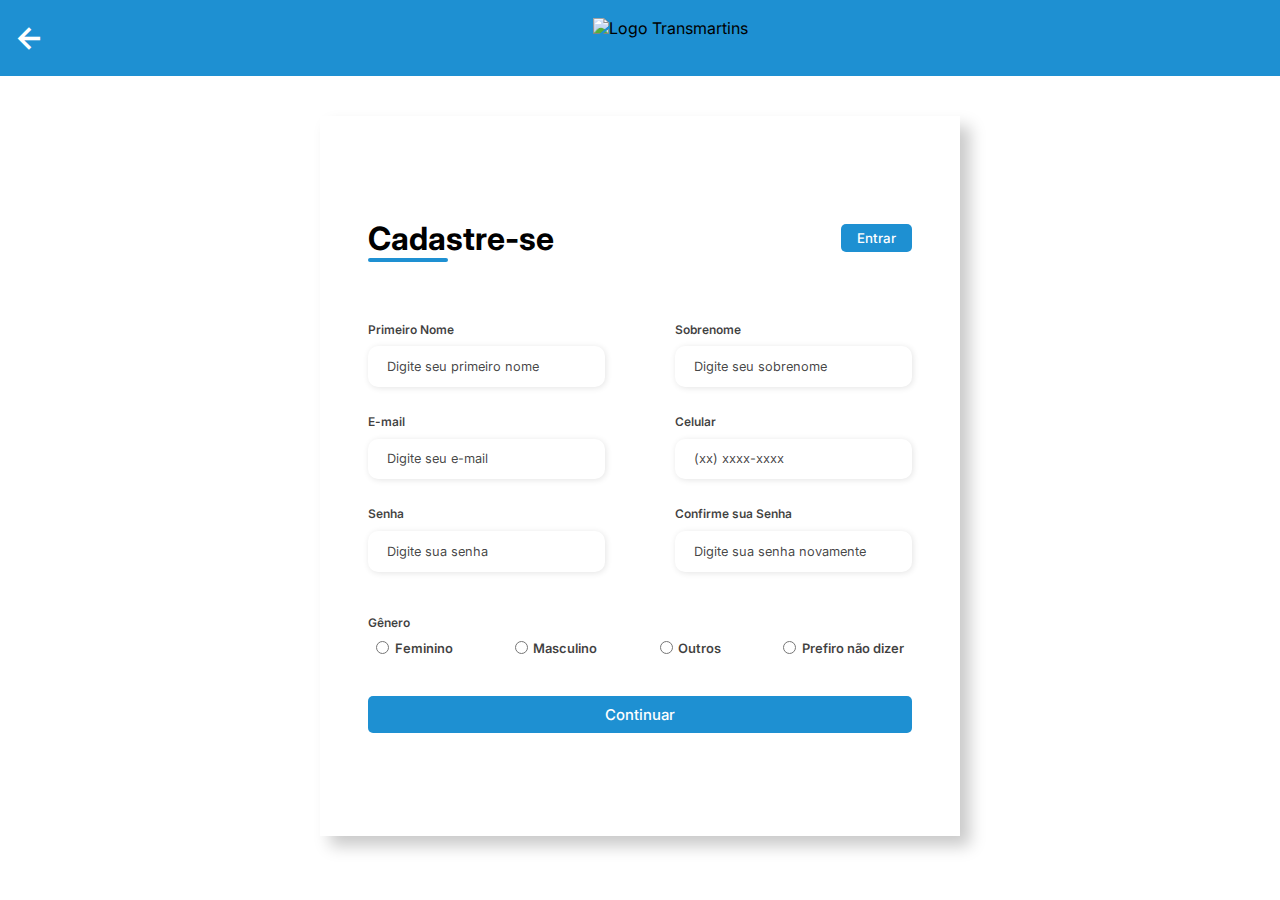
==== cadastro.html @ 0f92641c "Transmartins" ====
<!DOCTYPE html>
<html lang="pt-br">

<head>
    <meta charset="UTF-8">
    <meta name="viewport" content="width=device-width, initial-scale=1.0">
    <title>Transmartins - Cadastro | Pablo</title>
    <!-- Boxicons -->
    <link href='https://unpkg.com/boxicons@2.1.4/css/boxicons.min.css' rel='stylesheet'>
    <!-- Css -->
    <link rel="stylesheet" href="./assets/css/cadastro_e_login.css">
</head>

<body>
    <header>
        <div class="seta-left-cadastro">
            <a href="index.html"><i class='bx bx-left-arrow-alt' style='color:#fff' title="Voltar"></i></a>
        </div>
        <div class="logo-cadastro">
            <img class="logo-cadastro" src="../Transmartins/assets/img/logo-branca.png" alt="Logo Transmartins"
                title="Logo Transmartins">
        </div>
    </header>
    <main>
        <div class="container">
            <div class="form-image">
                <img src="../Transmartins/assets/img/imagem-login.svg" alt="">
            </div>
            <div class="form">
                <form action="#">
                    <div class="form-header">
                        <div class="title">
                            <h1>Cadastre-se</h1>
                        </div>
                        <div class="login-button">
                            <button><a href="#">Entrar</a></button>
                        </div>
                    </div>

                    <div class="input-grupo">
                        <div class="input-box">
                            <label for="primeiroNome">Primeiro Nome</label>
                            <input id="primeiroNome" type="text" name="primeiroNome" placeholder="Digite seu primeiro nome"
                                required>
                        </div>

                        <div class="input-box">
                            <label for="sobrenome">Sobrenome</label>
                            <input id="sobrenome" type="text" name="sobrenome" placeholder="Digite seu sobrenome"
                                required>
                        </div>
                        <div class="input-box">
                            <label for="email">E-mail</label>
                            <input id="email" type="email" name="email" placeholder="Digite seu e-mail" required>
                        </div>

                        <div class="input-box">
                            <label for="celular">Celular</label>
                            <input id="celular" type="tel" name="celular" placeholder="(xx) xxxx-xxxx" required>
                        </div>

                        <div class="input-box">
                            <label for="senha">Senha</label>
                            <input id="senha" type="password" name="senha" placeholder="Digite sua senha"
                                required>
                        </div>


                        <div class="input-box">
                            <label for="confirmSenha">Confirme sua Senha</label>
                            <input id="confirmSenha" type="password" name="confirmSenha"
                                placeholder="Digite sua senha novamente" required>
                        </div>

                    </div>

                    <div class="gender-inputs">
                        <div class="gender-title">
                            <h6>Gênero</h6>
                        </div>

                        <div class="gender-group">
                            <div class="gender-input">
                                <input id="female" type="radio" name="gender">
                                <label for="female">Feminino</label>
                            </div>

                            <div class="gender-input">
                                <input id="male" type="radio" name="gender">
                                <label for="male">Masculino</label>
                            </div>

                            <div class="gender-input">
                                <input id="others" type="radio" name="gender">
                                <label for="others">Outros</label>
                            </div>

                            <div class="gender-input">
                                <input id="none" type="radio" name="gender">
                                <label for="none">Prefiro não dizer</label>
                            </div>
                        </div>
                    </div>

                    <div class="continue-button">
                        <button><a href="#">Continuar</a> </button>
                    </div>
                </form>
            </div>
        </div>
    </main>
    <script src="./assets/js/script.js"></script>
</body>
</html>
---- assets/css/cadastro_e_login.css ----
@import url('https://fonts.googleapis.com/css2?family=Inter:wght@200;300;400;500&family=Open+Sans:wght@300;400;500;600&display=swap');
* {
    padding: 0;
    margin: 0;
    box-sizing: border-box;
    font-family: 'Inter', sans-serif;
}

header {
    display: flex;
    align-items: center;
    justify-content: space-between;
    background-color: #1E90D2;
}

.seta-left-cadastro {
    padding: 10px;
    font-size: 40px;
}

.seta-left-cadastro i {
    margin-top: 9px;
}

.seta-left-cadastro i:hover {
    opacity: 0.8;
    
}

.logo-cadastro {
    flex: 2;
    text-align: center;
    height: 40px;
} 

main {
    display: flex;
    justify-content: center;
} 

.container {
    margin-top: 40px;
    width: 80%;
    height: 80vh;
    display: flex;
    box-shadow: 10px 10px 15px rgba(0, 0, 0, 0.212);
}

.form-image {
    width: 50%;
    display: flex;
    justify-content: center;
    align-items: center;
    padding: 1rem;
}

.form-image img {
    width: 31rem;
}

.form {
    width: 50%;
    display: flex;
    flex-direction: column;
    justify-content: center;
    align-items: center;
    background-color: #fff;
    padding: 3rem;
}

.form-header {
    margin-bottom: 3rem;
    display: flex;
    justify-content: space-between;
}

.login-button {
    display: flex;
    align-items: center;
}

.login-button button {
    border: none;
    background-color: #1E90D2;
    padding: 0.4rem 1rem;
    border-radius: 5px;
    cursor: pointer;
}

.login-button button:hover {
    background-color: #1E90D2;
}

.login-button button a {
    text-decoration: none;
    font-weight: 500;
    color: #fff;
}

.form-header h1::after {
    content: '';
    display: block;
    width: 5rem;
    height: 0.3rem;
    background-color: #1E90D2;
    margin: 0 auto;
    position: absolute;
    border-radius: 10px;
}

.input-grupo {
    display: flex;
    flex-wrap: wrap;
    justify-content: space-between;
    padding: 1rem 0;
}

.input-box {
    display: flex;
    flex-direction: column;
    margin-bottom: 1.1rem;
}

.input-box input {
    margin: 0.6rem 0;
    padding: 0.8rem 1.2rem;
    border: none;
    border-radius: 10px;
    box-shadow: 1px 1px 6px #0000001c;
    font-size: 0.8rem;
}

.input-box input:hover {
    background-color: #eeeeee75;
}

.input-box input:focus-visible {
    outline: 1px solid #1E90D2;
}

.input-box label,
.gender-title h6 {
    font-size: 0.75rem;
    font-weight: 600;
    color: #000000c0;
}

.input-box input::placeholder {
    color: #000000be;
}

.gender-group {
    display: flex;
    justify-content: space-between;
    margin-top: 0.62rem;
    padding: 0 .5rem;
}

.gender-input {
    display: flex;
    align-items: center;
}

.gender-input input {
    margin-right: 0.35rem;
}

.gender-input label {
    font-size: 0.81rem;
    font-weight: 600;
    color: #000000c0;
}

.continue-button button {
    width: 100%;
    margin-top: 2.5rem;
    border: none;
    background-color: #1E90D2;
    padding: 0.62rem;
    border-radius: 5px;
    cursor: pointer;
}

.continue-button button:hover {
    background-color: #1E90D2;
}

.continue-button button a {
    text-decoration: none;
    font-size: 0.93rem;
    font-weight: 500;
    color: #fff;
}

@media screen and (max-width: 1330px) {
    .form-image {
        display: none;
    }
    .container {
        width: 50%;
    }
    .form {
        width: 100%;
    }
}

@media screen and (max-width: 1064px) {
    .container {
        width: 90%;
        height: auto;
    }
    .input-grupo {
        flex-direction: column;
        z-index: 5;
        padding-right: 5rem;
        max-height: 10rem;
        overflow-y: scroll;
        flex-wrap: nowrap;
    }
    .gender-inputs {
        margin-top: 2rem;
    }
    .gender-group {
        flex-direction: column;
    }
    .gender-title h6 {
        margin: 0;
    }
    .gender-input {
        margin-top: 0.5rem;
    }
}
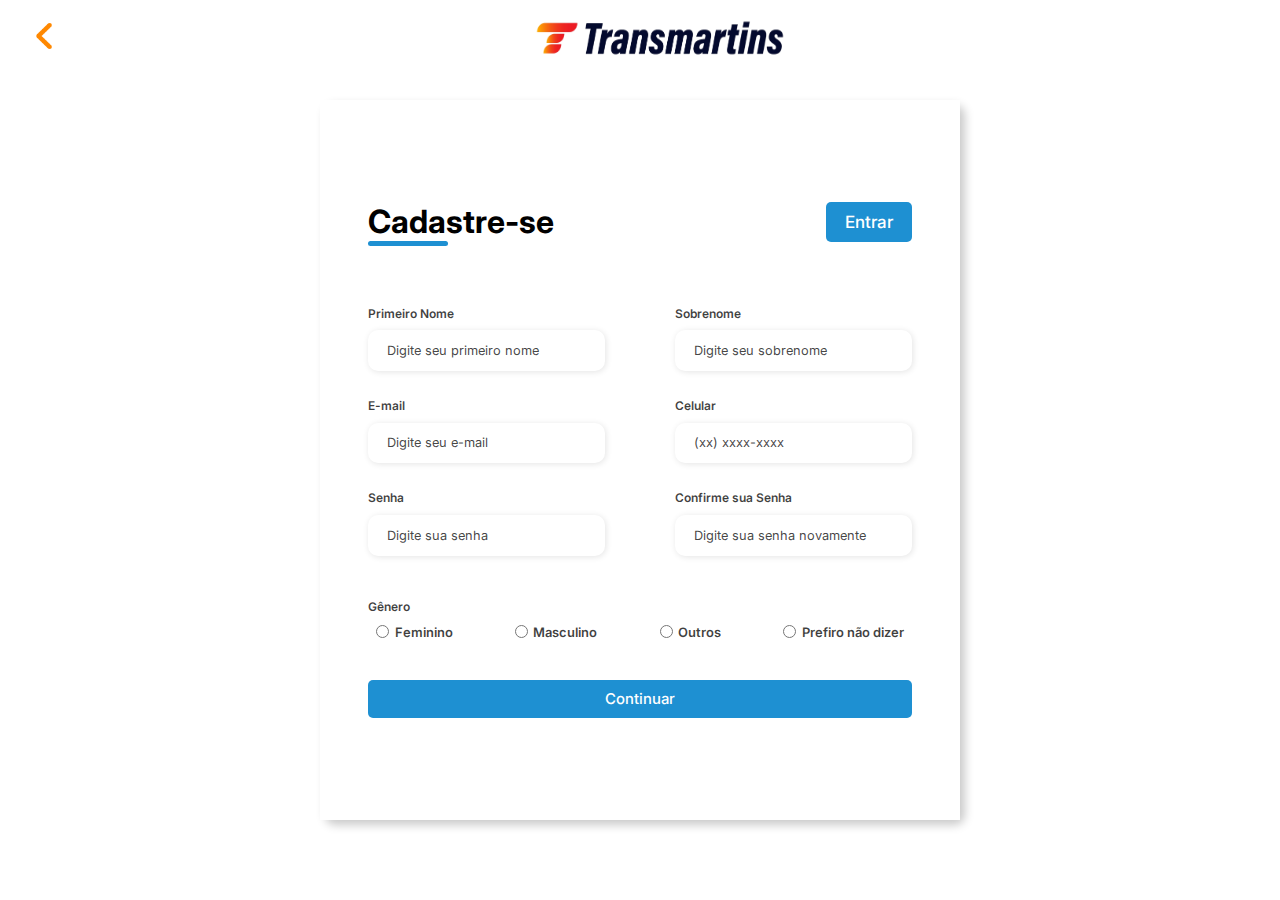
==== commit 7d8d7499: "Transmartins - Cadastro" ====
--- a/cadastro.html
+++ b/cadastro.html
@@ -4,111 +4,105 @@
 <head>
     <meta charset="UTF-8">
     <meta name="viewport" content="width=device-width, initial-scale=1.0">
-    <title>Transmartins - Cadastro | Pablo</title>
+    <title>Área do Cliente | Pablo</title>
+    <link rel="shortcut icon" href="assets/img/transmartins-icone.png" type="image/x-icon">
     <!-- Boxicons -->
     <link href='https://unpkg.com/boxicons@2.1.4/css/boxicons.min.css' rel='stylesheet'>
     <!-- Css -->
-    <link rel="stylesheet" href="./assets/css/cadastro_e_login.css">
+    <link rel="stylesheet" href="./assets/css/cadastro.css">
 </head>
+<header>
+    <nav class="nav-bar">
+        <a href="index.html"><img class="voltar" src="./assets/img/voltar.png" alt="Voltar"></a>
+        <img class="logo" src="./assets/img/logo-removebg-preview.png" alt="">
+    </nav>
+</header> 
 
 <body>
-    <header>
-        <div class="seta-left-cadastro">
-            <a href="index.html"><i class='bx bx-left-arrow-alt' style='color:#fff' title="Voltar"></i></a>
+    <div class="container">
+        <div class="form-image">
+            <img src="./assets/img/img-cadastro.svg" alt="">
         </div>
-        <div class="logo-cadastro">
-            <img class="logo-cadastro" src="../Transmartins/assets/img/logo-branca.png" alt="Logo Transmartins"
-                title="Logo Transmartins">
-        </div>
-    </header>
-    <main>
-        <div class="container">
-            <div class="form-image">
-                <img src="../Transmartins/assets/img/imagem-login.svg" alt="">
-            </div>
-            <div class="form">
-                <form action="#">
-                    <div class="form-header">
-                        <div class="title">
-                            <h1>Cadastre-se</h1>
+        <div class="form">
+            <form action="#">
+                <div class="form-header">
+                    <div class="title">
+                        <h1>Cadastre-se</h1>
+                    </div>
+                    <div class="login-button">
+                        <button><a href="login.html">Entrar</a></button>
+                    </div>
+                </div>
+
+                <div class="input-group">
+                    <div class="input-box">
+                        <label for="firstname">Primeiro Nome</label>
+                        <input id="firstname" type="text" name="firstname" placeholder="Digite seu primeiro nome"
+                            required>
+                    </div>
+
+                    <div class="input-box">
+                        <label for="lastname">Sobrenome</label>
+                        <input id="lastname" type="text" name="lastname" placeholder="Digite seu sobrenome" required>
+                    </div>
+                    <div class="input-box">
+                        <label for="email">E-mail</label>
+                        <input id="email" type="email" name="email" placeholder="Digite seu e-mail" required>
+                    </div>
+
+                    <div class="input-box">
+                        <label for="number">Celular</label>
+                        <input id="number" type="tel" name="number" placeholder="(xx) xxxx-xxxx" required>
+                    </div>
+
+                    <div class="input-box">
+                        <label for="password">Senha</label>
+                        <input id="password" type="password" name="password" placeholder="Digite sua senha" required>
+                    </div>
+
+
+                    <div class="input-box">
+                        <label for="confirmPassword">Confirme sua Senha</label>
+                        <input id="confirmPassword" type="password" name="confirmPassword"
+                            placeholder="Digite sua senha novamente" required>
+                    </div>
+
+                </div>
+
+                <div class="gender-inputs">
+                    <div class="gender-title">
+                        <h6>Gênero</h6>
+                    </div>
+
+                    <div class="gender-group">
+                        <div class="gender-input">
+                            <input id="female" type="radio" name="gender">
+                            <label for="female">Feminino</label>
                         </div>
-                        <div class="login-button">
-                            <button><a href="#">Entrar</a></button>
+
+                        <div class="gender-input">
+                            <input id="male" type="radio" name="gender">
+                            <label for="male">Masculino</label>
+                        </div>
+
+                        <div class="gender-input">
+                            <input id="others" type="radio" name="gender">
+                            <label for="others">Outros</label>
+                        </div>
+
+                        <div class="gender-input">
+                            <input id="none" type="radio" name="gender">
+                            <label for="none">Prefiro não dizer</label>
                         </div>
                     </div>
+                </div>
 
-                    <div class="input-grupo">
-                        <div class="input-box">
-                            <label for="primeiroNome">Primeiro Nome</label>
-                            <input id="primeiroNome" type="text" name="primeiroNome" placeholder="Digite seu primeiro nome"
-                                required>
-                        </div>
+                <div class="continue-button">
+                    <button><a href="#">Continuar</a> </button>
+                </div>
+            </form>
+        </div>
+    </div>
 
-                        <div class="input-box">
-                            <label for="sobrenome">Sobrenome</label>
-                            <input id="sobrenome" type="text" name="sobrenome" placeholder="Digite seu sobrenome"
-                                required>
-                        </div>
-                        <div class="input-box">
-                            <label for="email">E-mail</label>
-                            <input id="email" type="email" name="email" placeholder="Digite seu e-mail" required>
-                        </div>
-
-                        <div class="input-box">
-                            <label for="celular">Celular</label>
-                            <input id="celular" type="tel" name="celular" placeholder="(xx) xxxx-xxxx" required>
-                        </div>
-
-                        <div class="input-box">
-                            <label for="senha">Senha</label>
-                            <input id="senha" type="password" name="senha" placeholder="Digite sua senha"
-                                required>
-                        </div>
-
-
-                        <div class="input-box">
-                            <label for="confirmSenha">Confirme sua Senha</label>
-                            <input id="confirmSenha" type="password" name="confirmSenha"
-                                placeholder="Digite sua senha novamente" required>
-                        </div>
-
-                    </div>
-
-                    <div class="gender-inputs">
-                        <div class="gender-title">
-                            <h6>Gênero</h6>
-                        </div>
-
-                        <div class="gender-group">
-                            <div class="gender-input">
-                                <input id="female" type="radio" name="gender">
-                                <label for="female">Feminino</label>
-                            </div>
-
-                            <div class="gender-input">
-                                <input id="male" type="radio" name="gender">
-                                <label for="male">Masculino</label>
-                            </div>
-
-                            <div class="gender-input">
-                                <input id="others" type="radio" name="gender">
-                                <label for="others">Outros</label>
-                            </div>
-
-                            <div class="gender-input">
-                                <input id="none" type="radio" name="gender">
-                                <label for="none">Prefiro não dizer</label>
-                            </div>
-                        </div>
-                    </div>
-
-                    <div class="continue-button">
-                        <button><a href="#">Continuar</a> </button>
-                    </div>
-                </form>
-            </div>
-        </div>
-    </main>
-    <script src="./assets/js/script.js"></script>
-</body>
-</html>+    <body>
+    </body>--- a/assets/css/cadastro.css
+++ b/assets/css/cadastro.css
@@ -0,0 +1,250 @@
+
+ @import url('https://fonts.googleapis.com/css2?family=Inter:wght@200;300;400;500&family=Open+Sans:wght@300;400;500;600&display=swap');
+* {
+    padding: 0;
+    margin: 0;
+    box-sizing: border-box;
+    font-family: 'Inter', sans-serif;
+    
+}
+
+body {
+    width: 100%;
+    height: 100vh;
+    display: flex;
+    background: #fff;
+}
+
+/* nav */
+
+header {
+    background-color: #fff;
+    width: 100%;
+    position: fixed;
+    top: 0;
+    left: 0;
+    right: 0; 
+    z-index: 1;
+}
+
+.nav-bar {
+    display: flex;
+    padding: 1rem 1.5rem;
+}
+
+.nav-bar .voltar {
+    width: 40px;
+    cursor: pointer;
+}
+
+.voltar:hover {
+    opacity: 0.8;
+}
+
+.logo {
+    display: flex;
+    align-items: center;
+    justify-content: center;
+    max-width: 250px;
+    margin-left: auto;
+    margin-right: auto;
+}
+
+/* form */
+.container {
+    width: 80%;
+    margin: 100px auto;
+    height: 80vh;
+    display: flex;
+    box-shadow: 5px 5px 10px rgba(0, 0, 0, 0.212);
+    border-radius: 10px;
+}
+
+.form-image {
+    width: 50%;
+    display: flex;
+    justify-content: center;
+    align-items: center;
+    background-color: #1E90D2;
+    padding: 1rem;
+    border-radius: 10px 0px 0px 10px;
+}
+
+.form-image img {
+    width: 31rem;
+}
+
+.form {
+    width: 50%;
+    display: flex;
+    flex-direction: column;
+    justify-content: center;
+    align-items: center;
+    background-color: #fff;
+    padding: 3rem;
+    border-radius: 0px;
+}
+
+.form-header {
+    margin-bottom: 3rem;
+    display: flex;
+    justify-content: space-between;
+}
+
+.login-button {
+    display: flex;
+    align-items: center;
+}
+
+.login-button button {
+    border: none;
+    background-color: #1E90D2;
+    padding: 0.6rem 1.2rem;
+    border-radius: 5px;
+    cursor: pointer;
+}
+
+.login-button button:hover {
+    background-color: #1E90D2;
+}
+
+.login-button button a {
+    text-decoration: none;
+    font-size: 17px;
+    font-weight: 500;
+    color: #fff;
+}
+
+.form-header h1::after {
+    content: '';
+    display: block;
+    width: 5rem;
+    height: 0.3rem;
+    background-color: #1E90D2;
+    margin: 0 auto;
+    position: absolute;
+    border-radius: 10px;
+}
+
+.input-group {
+    display: flex;
+    flex-wrap: wrap;
+    justify-content: space-between;
+    padding: 1rem 0;
+}
+
+.input-box {
+    display: flex;
+    flex-direction: column;
+    margin-bottom: 1.1rem;
+}
+
+.input-box input {
+    margin: 0.6rem 0;
+    padding: 0.8rem 1.2rem;
+    border: none;
+    border-radius: 10px;
+    box-shadow: 1px 1px 6px #0000001c;
+    font-size: 0.8rem;
+}
+
+.input-box input:hover {
+    background-color: #eeeeee75;
+}
+
+.input-box input:focus-visible {
+    outline: 1px solid #1E90D2;
+}
+
+.input-box label,
+.gender-title h6 {
+    font-size: 0.75rem;
+    font-weight: 600;
+    color: #000000c0;
+}
+
+.input-box input::placeholder {
+    color: #000000be;
+}
+
+.gender-group {
+    display: flex;
+    justify-content: space-between;
+    margin-top: 0.62rem;
+    padding: 0 .5rem;
+}
+
+.gender-input {
+    display: flex;
+    align-items: center;
+}
+
+.gender-input input {
+    margin-right: 0.35rem;
+}
+
+.gender-input label {
+    font-size: 0.81rem;
+    font-weight: 600;
+    color: #000000c0;
+}
+
+.continue-button button {
+    width: 100%;
+    margin-top: 2.5rem;
+    border: none;
+    background-color: #1E90D2;
+    padding: 0.62rem;
+    border-radius: 5px;
+    cursor: pointer;
+}
+
+.continue-button button:hover {
+    background-color: #1E90D2;
+}
+
+.continue-button button a {
+    text-decoration: none;
+    font-size: 0.93rem;
+    font-weight: 500;
+    color: #fff;
+}
+
+@media screen and (max-width: 1330px) {
+    .form-image {
+        display: none;
+    }
+    .container {
+        width: 50%;
+    }
+    .form {
+        width: 100%;
+    }
+}
+
+@media screen and (max-width: 1064px) {
+    .container {
+        width: 90%;
+        height: auto;
+    }
+    .input-group {
+        flex-direction: column;
+        z-index: 5;
+        padding-right: 5rem;
+        max-height: 10rem;
+        overflow-y: scroll;
+        flex-wrap: nowrap;
+    }
+    .gender-inputs {
+        margin-top: 2rem;
+    }
+    .gender-group {
+        flex-direction: column;
+    }
+    .gender-title h6 {
+        margin: 0;
+    }
+    .gender-input {
+        margin-top: 0.5rem;
+    }
+}